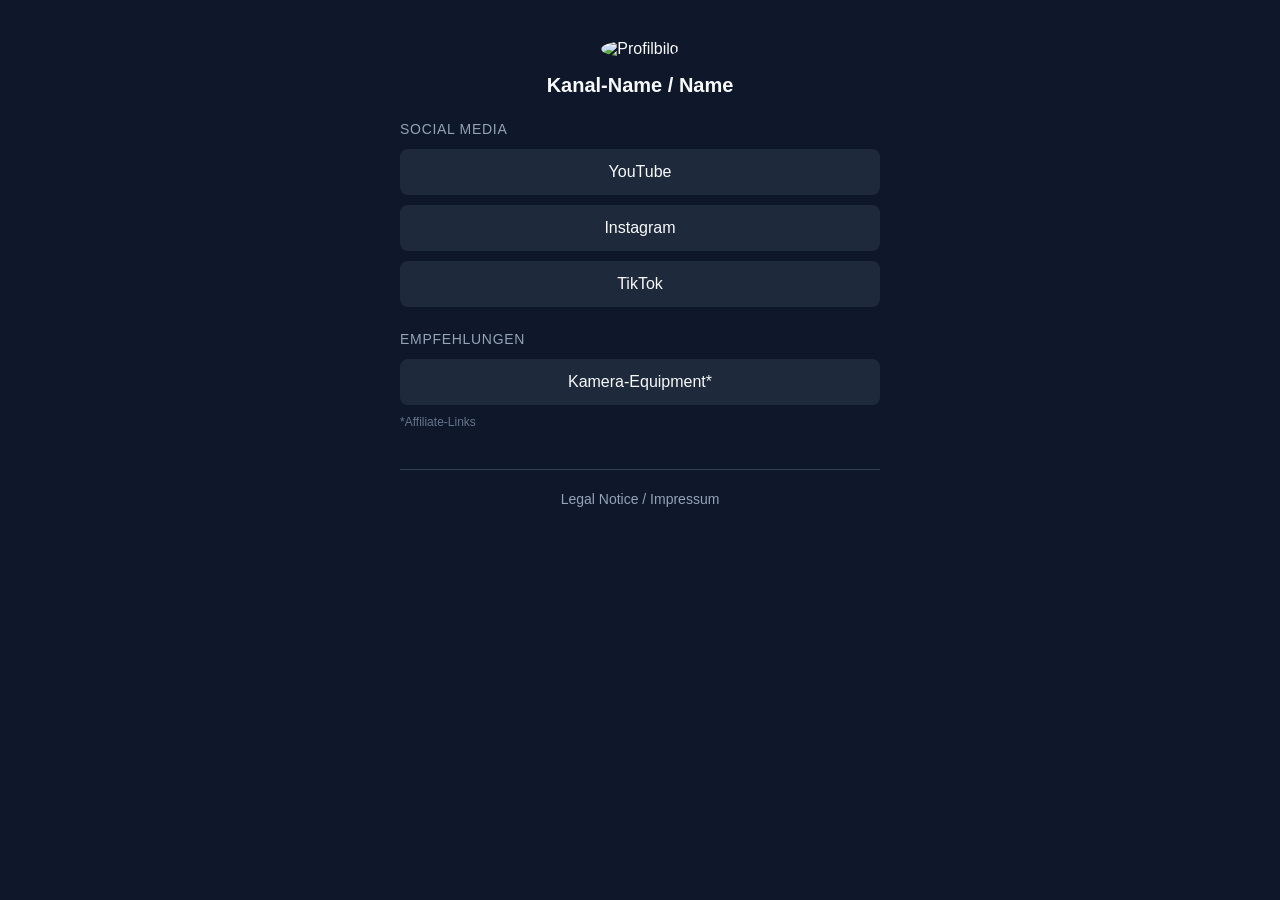
==== index.html @ e7613d10 "Add TikTok button to Social Media section" ====
<!DOCTYPE html>
<html lang="de">
<head>
    <meta charset="UTF-8">
    <meta name="viewport" content="width=device-width, initial-scale=1.0">
    <title>Links</title>
    <style>
        * { box-sizing: border-box; margin: 0; padding: 0; }
        body {
            font-family: -apple-system, BlinkMacSystemFont, "Segoe UI", Roboto, Helvetica, Arial, sans-serif;
            background-color: #0f172a;
            color: #f8fafc;
            display: flex;
            justify-content: center;
            padding: 40px 20px;
            min-height: 100vh;
        }
        .container { width: 100%; max-width: 480px; text-align: center; }
        .profile-img { width: 96px; height: 96px; border-radius: 50%; object-fit: cover; margin-bottom: 16px; }
        h1 { font-size: 1.25rem; font-weight: 600; margin-bottom: 24px; }
        .section-title { font-size: 0.875rem; text-transform: uppercase; letter-spacing: 0.05em; color: #94a3b8; margin: 24px 0 12px; text-align: left; }
        .link-card {
            display: block;
            background-color: #1e293b;
            color: #f8fafc;
            text-decoration: none;
            padding: 14px 20px;
            border-radius: 8px;
            margin-bottom: 10px;
            font-weight: 500;
            transition: background-color 0.2s ease;
        }
        .link-card:hover { background-color: #334155; }
        .affiliate-note { font-size: 0.75rem; color: #64748b; margin-top: 4px; text-align: left; }
        footer { margin-top: 40px; padding-top: 20px; border-top: 1px solid #334155; }
        .legal-link { color: #94a3b8; text-decoration: none; font-size: 0.875rem; }
        .legal-link:hover { color: #f8fafc; text-decoration: underline; }
    </style>
</head>
<body>

<div class="container">
    <img src="profile.jpg" alt="Profilbild" class="profile-img">
    <h1>Kanal-Name / Name</h1>

    <div class="section-title">Social Media</div>
    <a href="https://youtube.com/..." class="link-card" target="_blank" rel="noopener">YouTube</a>
    <a href="https://instagram.com/..." class="link-card" target="_blank" rel="noopener">Instagram</a>
    <a href="https://tiktok.com/..." class="link-card" target="_blank" rel="noopener">TikTok</a>

    <div class="section-title">Empfehlungen</div>
    <a href="https://..." class="link-card" target="_blank" rel="sponsored">Kamera-Equipment*</a>
    <p class="affiliate-note">*Affiliate-Links</p>

    <footer>
        <a href="impressum.html" class="legal-link">Legal Notice / Impressum</a>
    </footer>
</div>

</body>
</html>
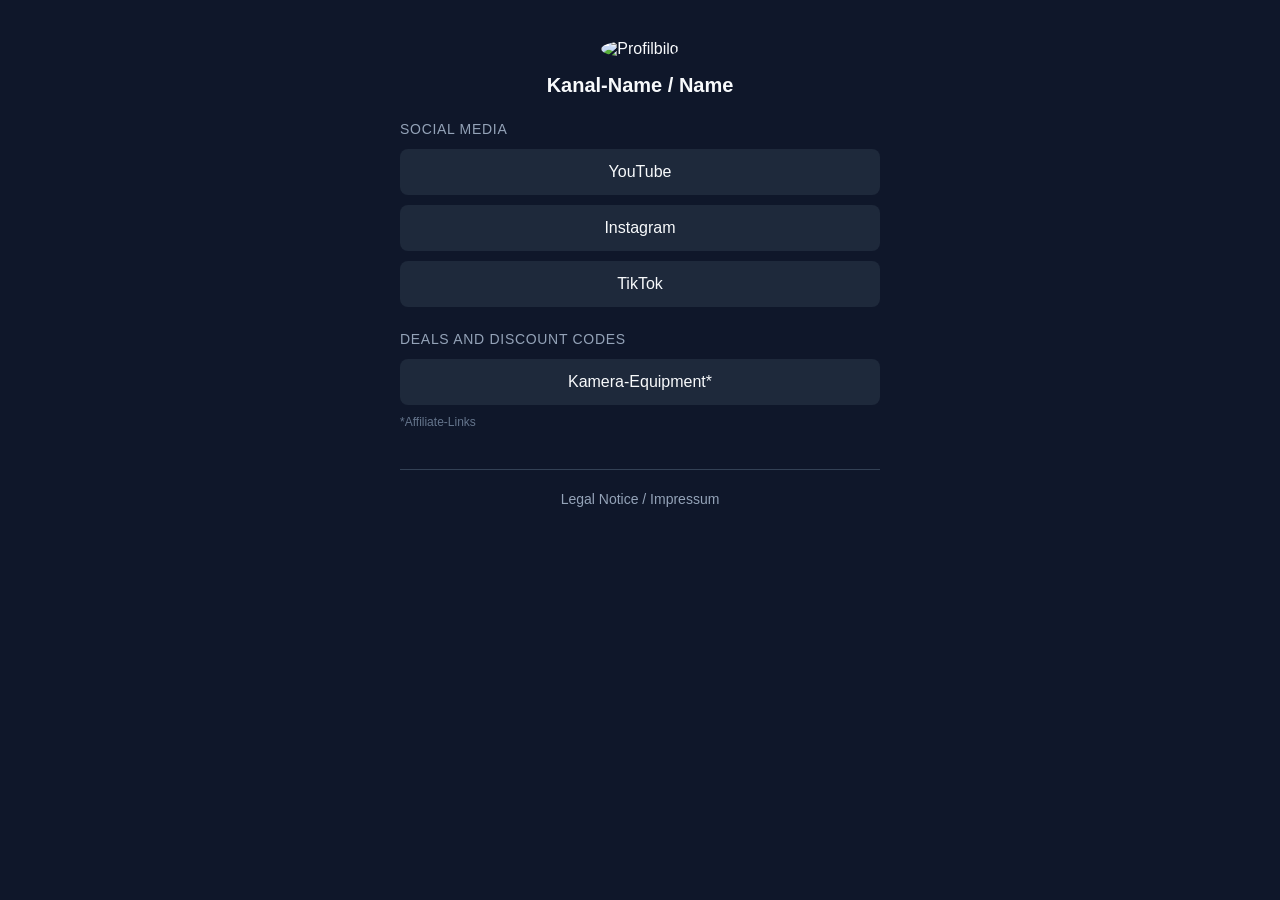
==== commit fb0051a2: "Update section title from 'Empfehlungen' to 'Deals and Discount Codes'" ====
--- a/index.html
+++ b/index.html
@@ -48,7 +48,7 @@
     <a href="https://instagram.com/..." class="link-card" target="_blank" rel="noopener">Instagram</a>
     <a href="https://tiktok.com/..." class="link-card" target="_blank" rel="noopener">TikTok</a>
 
-    <div class="section-title">Empfehlungen</div>
+    <div class="section-title">Deals and Discount Codes</div>
     <a href="https://..." class="link-card" target="_blank" rel="sponsored">Kamera-Equipment*</a>
     <p class="affiliate-note">*Affiliate-Links</p>
 
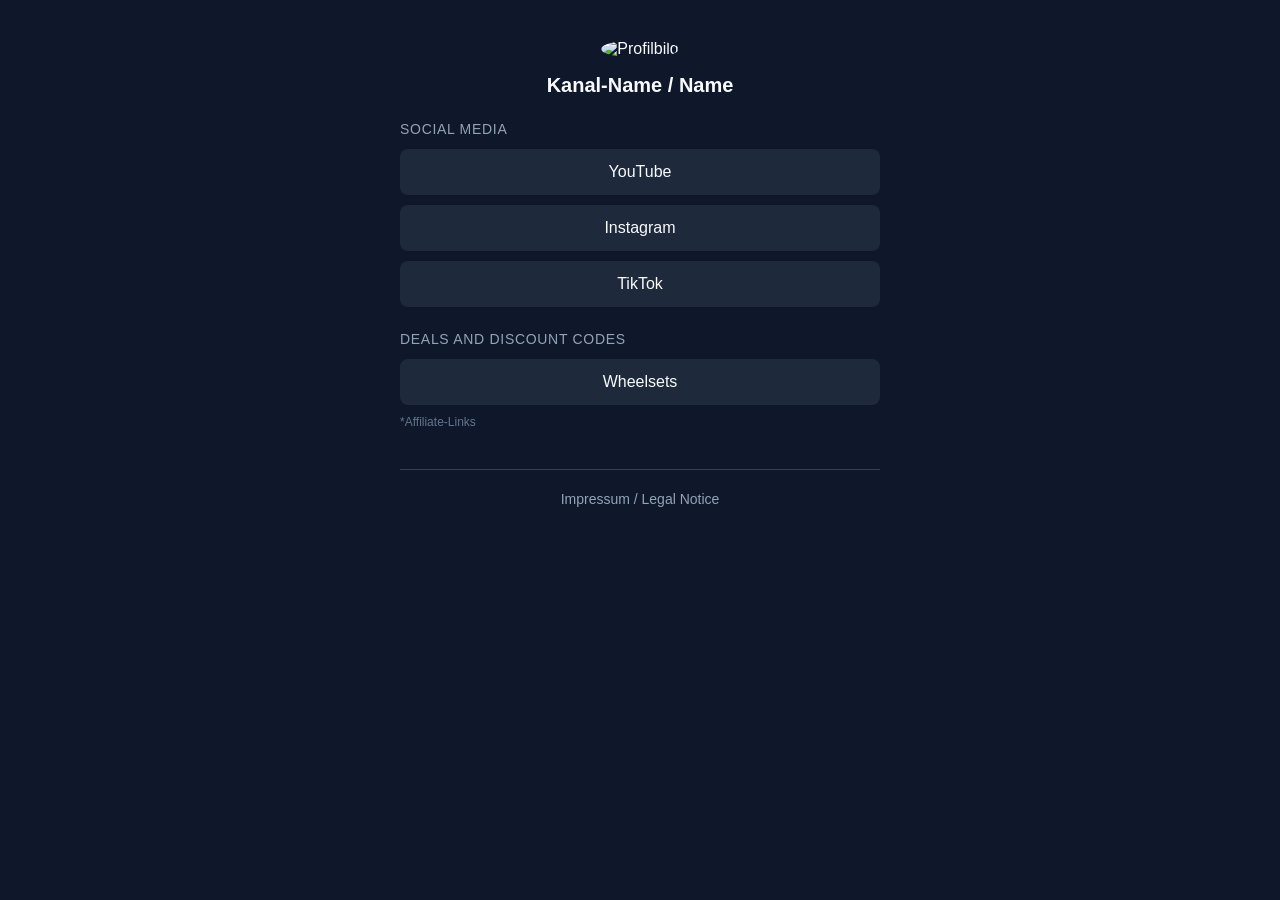
==== commit 612a75e8: "Update social media links and footer text" ====
--- a/index.html
+++ b/index.html
@@ -44,16 +44,16 @@
     <h1>Kanal-Name / Name</h1>
 
     <div class="section-title">Social Media</div>
-    <a href="https://youtube.com/..." class="link-card" target="_blank" rel="noopener">YouTube</a>
-    <a href="https://instagram.com/..." class="link-card" target="_blank" rel="noopener">Instagram</a>
+    <a href="https://www.youtube.com/@JuliusDomroes" class="link-card" target="_blank" rel="noopener">YouTube</a>
+    <a href="https://www.instagram.com/juliusdomroes/" class="link-card" target="_blank" rel="noopener">Instagram</a>
     <a href="https://tiktok.com/..." class="link-card" target="_blank" rel="noopener">TikTok</a>
 
     <div class="section-title">Deals and Discount Codes</div>
-    <a href="https://..." class="link-card" target="_blank" rel="sponsored">Kamera-Equipment*</a>
+    <a href="https://..." class="link-card" target="_blank" rel="sponsored">Wheelsets</a>
     <p class="affiliate-note">*Affiliate-Links</p>
 
     <footer>
-        <a href="impressum.html" class="legal-link">Legal Notice / Impressum</a>
+        <a href="impressum.html" class="legal-link">Impressum / Legal Notice</a>
     </footer>
 </div>
 
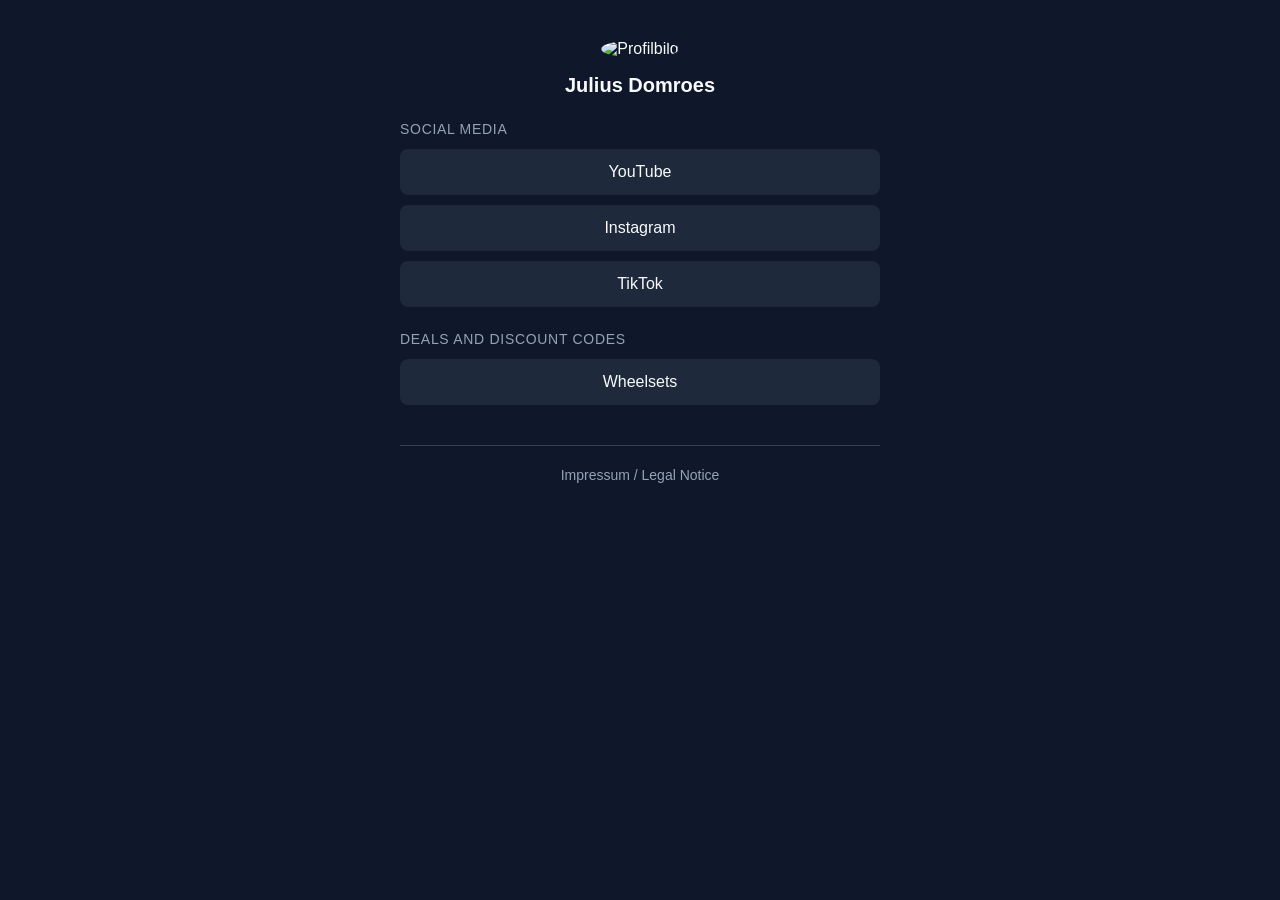
==== commit 250c0069: "Update channel name and remove affiliate note" ====
--- a/index.html
+++ b/index.html
@@ -31,7 +31,6 @@
             transition: background-color 0.2s ease;
         }
         .link-card:hover { background-color: #334155; }
-        .affiliate-note { font-size: 0.75rem; color: #64748b; margin-top: 4px; text-align: left; }
         footer { margin-top: 40px; padding-top: 20px; border-top: 1px solid #334155; }
         .legal-link { color: #94a3b8; text-decoration: none; font-size: 0.875rem; }
         .legal-link:hover { color: #f8fafc; text-decoration: underline; }
@@ -41,16 +40,15 @@
 
 <div class="container">
     <img src="profile.jpg" alt="Profilbild" class="profile-img">
-    <h1>Kanal-Name / Name</h1>
+    <h1>Julius Domroes</h1>
 
     <div class="section-title">Social Media</div>
     <a href="https://www.youtube.com/@JuliusDomroes" class="link-card" target="_blank" rel="noopener">YouTube</a>
     <a href="https://www.instagram.com/juliusdomroes/" class="link-card" target="_blank" rel="noopener">Instagram</a>
-    <a href="https://tiktok.com/..." class="link-card" target="_blank" rel="noopener">TikTok</a>
+    <a href="https://www.tiktok.com/@juliusdomroes" class="link-card" target="_blank" rel="noopener">TikTok</a>
 
     <div class="section-title">Deals and Discount Codes</div>
     <a href="https://..." class="link-card" target="_blank" rel="sponsored">Wheelsets</a>
-    <p class="affiliate-note">*Affiliate-Links</p>
 
     <footer>
         <a href="impressum.html" class="legal-link">Impressum / Legal Notice</a>
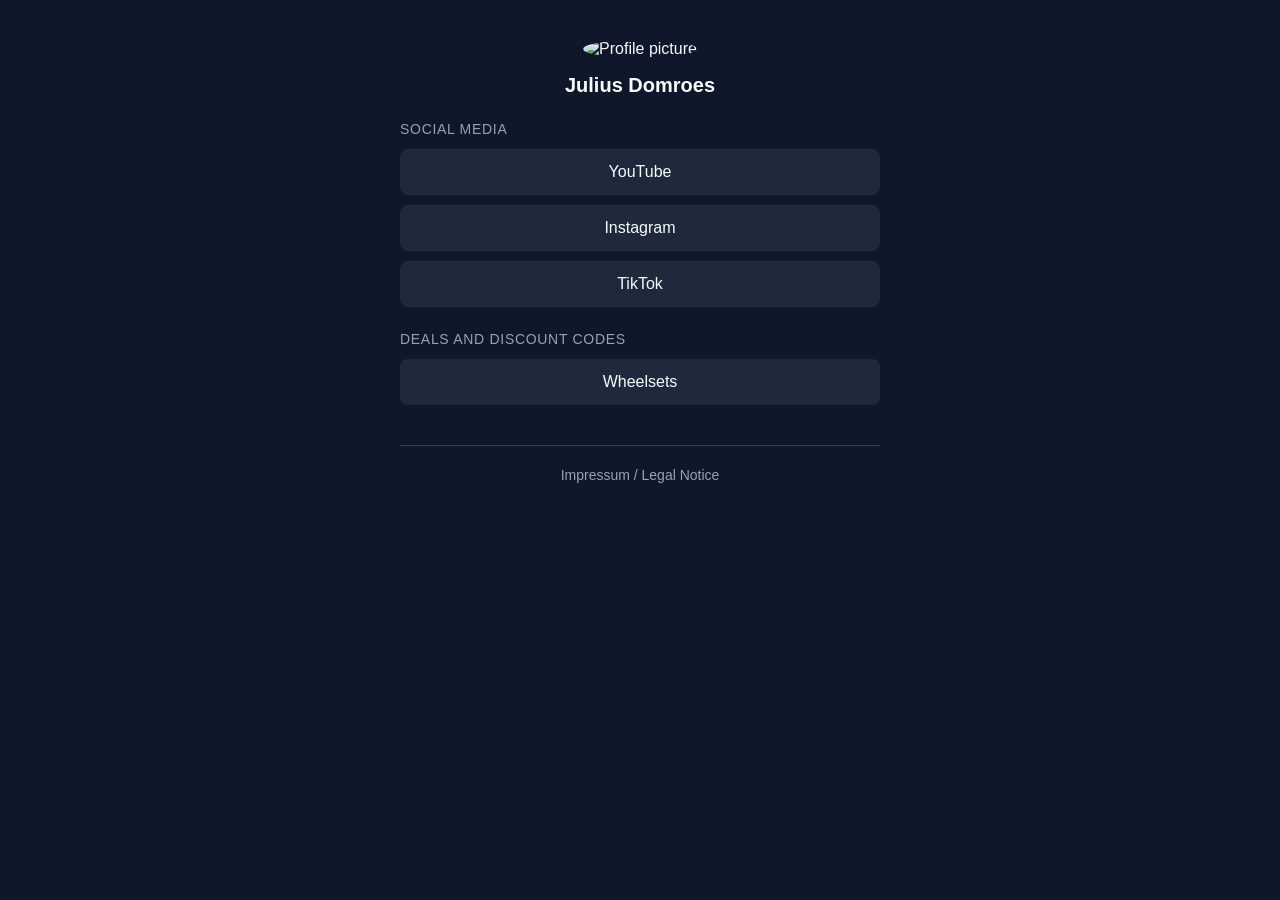
==== commit d11ae0db: "Convert all German names to English (alt text, classes)" ====
--- a/index.html
+++ b/index.html
@@ -1,5 +1,5 @@
 <!DOCTYPE html>
-<html lang="de">
+<html lang="en">
 <head>
     <meta charset="UTF-8">
     <meta name="viewport" content="width=device-width, initial-scale=1.0">
@@ -16,7 +16,7 @@
             min-height: 100vh;
         }
         .container { width: 100%; max-width: 480px; text-align: center; }
-        .profile-img { width: 96px; height: 96px; border-radius: 50%; object-fit: cover; margin-bottom: 16px; }
+        .profile-image { width: 96px; height: 96px; border-radius: 50%; object-fit: cover; margin-bottom: 16px; }
         h1 { font-size: 1.25rem; font-weight: 600; margin-bottom: 24px; }
         .section-title { font-size: 0.875rem; text-transform: uppercase; letter-spacing: 0.05em; color: #94a3b8; margin: 24px 0 12px; text-align: left; }
         .link-card {
@@ -39,7 +39,7 @@
 <body>
 
 <div class="container">
-    <img src="profile.jpg" alt="Profilbild" class="profile-img">
+    <img src="profile.jpg" alt="Profile picture" class="profile-image">
     <h1>Julius Domroes</h1>
 
     <div class="section-title">Social Media</div>
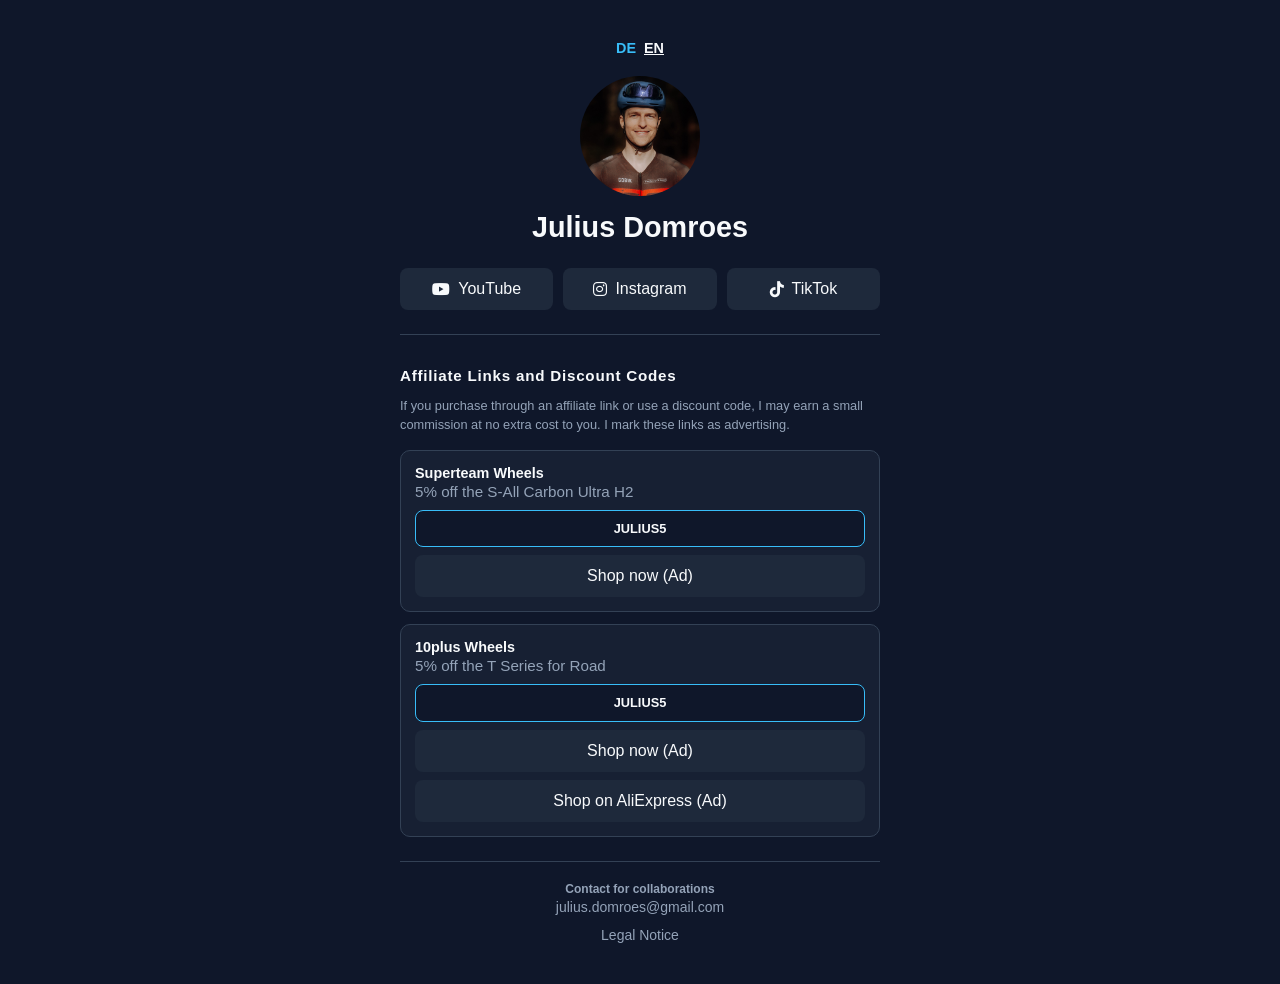
==== commit f980bef5: "Add multilingual links page with affiliate section, legal notice, and privacy policy" ====
--- a/index.html
+++ b/index.html
@@ -3,57 +3,43 @@
 <head>
     <meta charset="UTF-8">
     <meta name="viewport" content="width=device-width, initial-scale=1.0">
-    <title>Links</title>
+    <meta name="description" content="Redirecting to Julius Domroes' multilingual links page.">
+    <title>Redirecting…</title>
     <style>
-        * { box-sizing: border-box; margin: 0; padding: 0; }
         body {
             font-family: -apple-system, BlinkMacSystemFont, "Segoe UI", Roboto, Helvetica, Arial, sans-serif;
             background-color: #0f172a;
             color: #f8fafc;
             display: flex;
             justify-content: center;
-            padding: 40px 20px;
+            align-items: center;
             min-height: 100vh;
+            margin: 0;
+            padding: 20px;
         }
-        .container { width: 100%; max-width: 480px; text-align: center; }
-        .profile-image { width: 96px; height: 96px; border-radius: 50%; object-fit: cover; margin-bottom: 16px; }
-        h1 { font-size: 1.25rem; font-weight: 600; margin-bottom: 24px; }
-        .section-title { font-size: 0.875rem; text-transform: uppercase; letter-spacing: 0.05em; color: #94a3b8; margin: 24px 0 12px; text-align: left; }
-        .link-card {
-            display: block;
-            background-color: #1e293b;
-            color: #f8fafc;
+
+        a {
+            color: #38bdf8;
             text-decoration: none;
-            padding: 14px 20px;
-            border-radius: 8px;
-            margin-bottom: 10px;
-            font-weight: 500;
-            transition: background-color 0.2s ease;
         }
-        .link-card:hover { background-color: #334155; }
-        footer { margin-top: 40px; padding-top: 20px; border-top: 1px solid #334155; }
-        .legal-link { color: #94a3b8; text-decoration: none; font-size: 0.875rem; }
-        .legal-link:hover { color: #f8fafc; text-decoration: underline; }
+
+        a:hover {
+            text-decoration: underline;
+        }
     </style>
+    <script>
+        (function () {
+            if (window.location.pathname !== "/" && window.location.pathname !== "/index.html") {
+                return;
+            }
+
+            var language = (navigator.language || navigator.userLanguage || "de").toLowerCase();
+            var target = language.indexOf("de") === 0 ? "/de/" : "/en/";
+            window.location.replace(target);
+        })();
+    </script>
 </head>
 <body>
-
-<div class="container">
-    <img src="profile.jpg" alt="Profile picture" class="profile-image">
-    <h1>Julius Domroes</h1>
-
-    <div class="section-title">Social Media</div>
-    <a href="https://www.youtube.com/@JuliusDomroes" class="link-card" target="_blank" rel="noopener">YouTube</a>
-    <a href="https://www.instagram.com/juliusdomroes/" class="link-card" target="_blank" rel="noopener">Instagram</a>
-    <a href="https://www.tiktok.com/@juliusdomroes" class="link-card" target="_blank" rel="noopener">TikTok</a>
-
-    <div class="section-title">Deals and Discount Codes</div>
-    <a href="https://..." class="link-card" target="_blank" rel="sponsored">Wheelsets</a>
-
-    <footer>
-        <a href="impressum.html" class="legal-link">Impressum / Legal Notice</a>
-    </footer>
-</div>
-
+    <p>Redirecting…</p>
 </body>
 </html>
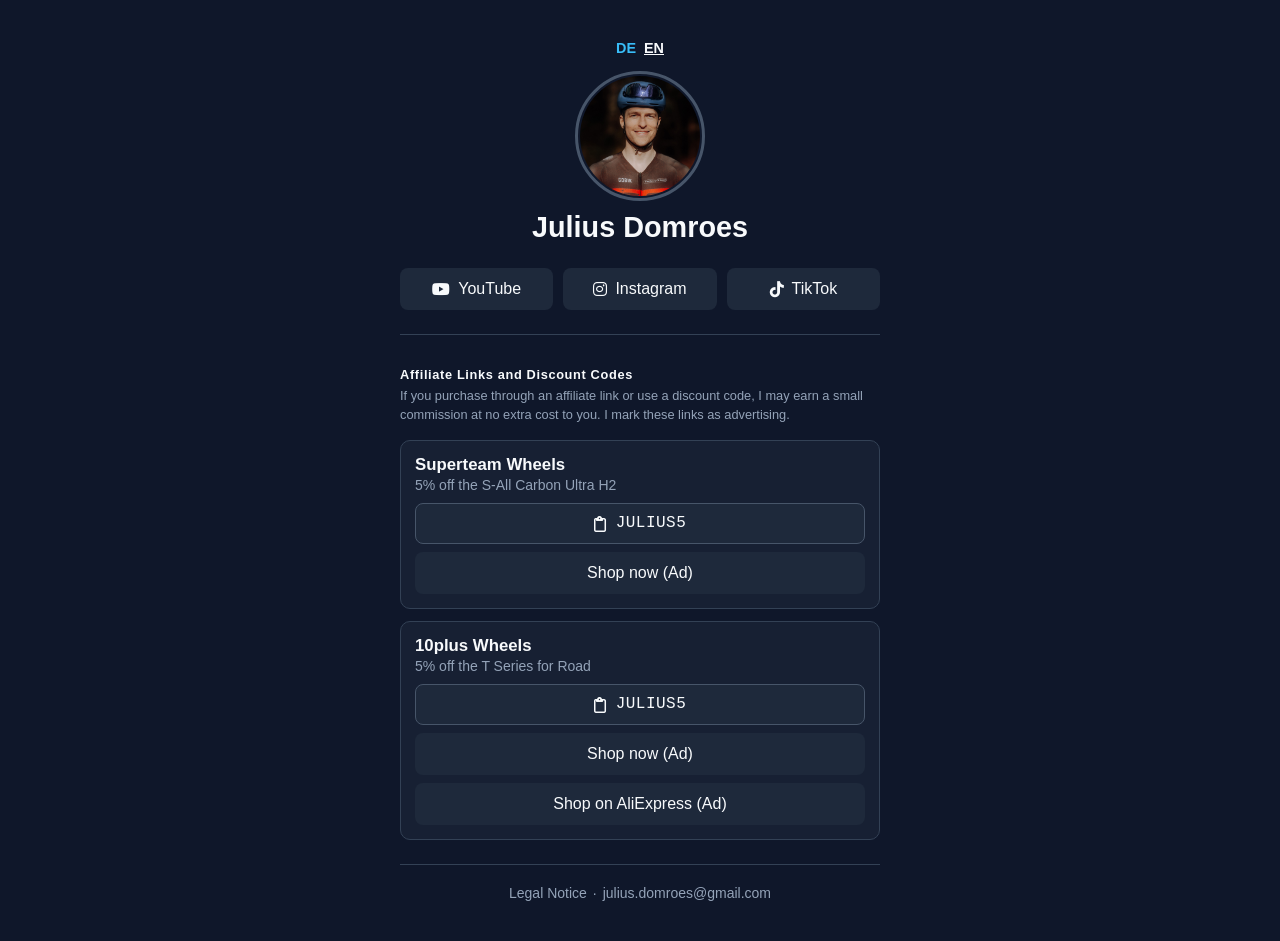
==== commit 0340b0a5: "Add favicon512 and link it on all pages" ====
--- a/index.html
+++ b/index.html
@@ -4,6 +4,7 @@
     <meta charset="UTF-8">
     <meta name="viewport" content="width=device-width, initial-scale=1.0">
     <meta name="description" content="Redirecting to Julius Domroes' multilingual links page.">
+    <link rel="icon" type="image/png" sizes="512x512" href="favicon512.png?v=1">
     <title>Redirecting…</title>
     <style>
         body {
